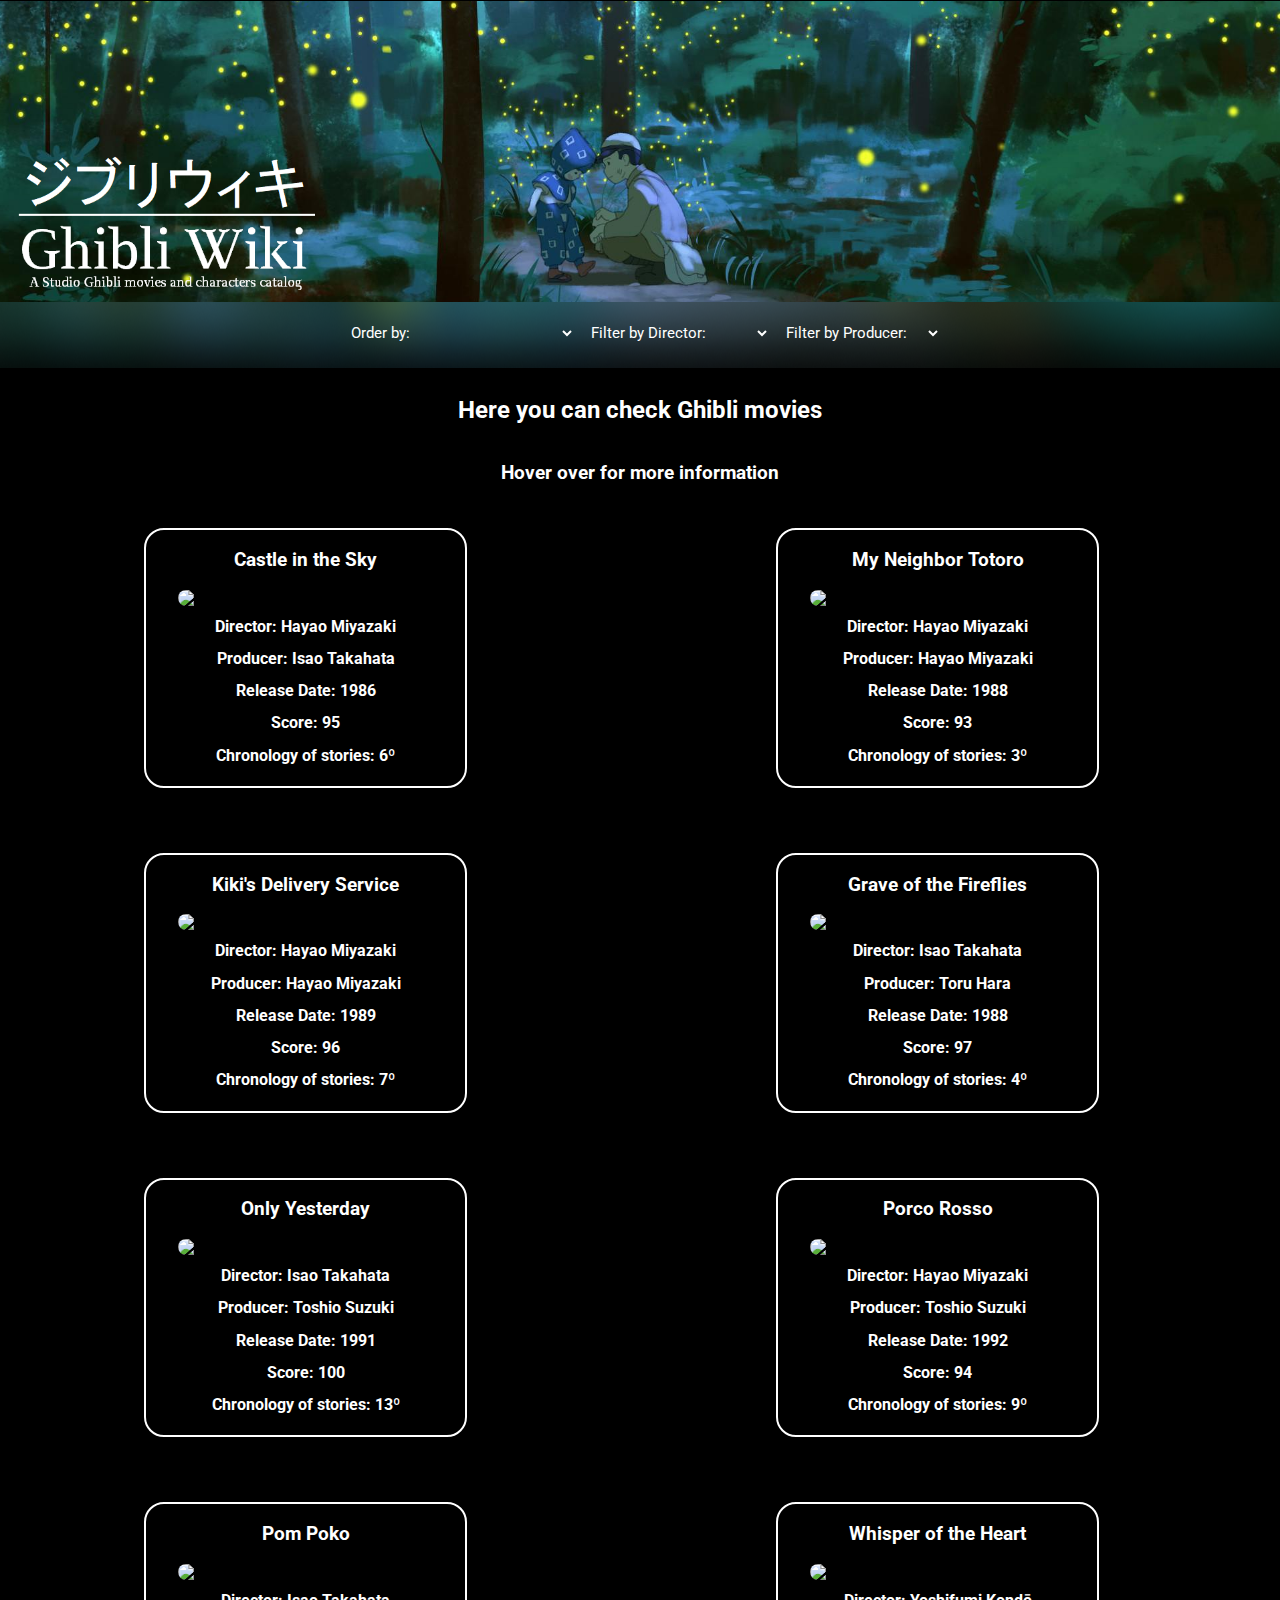
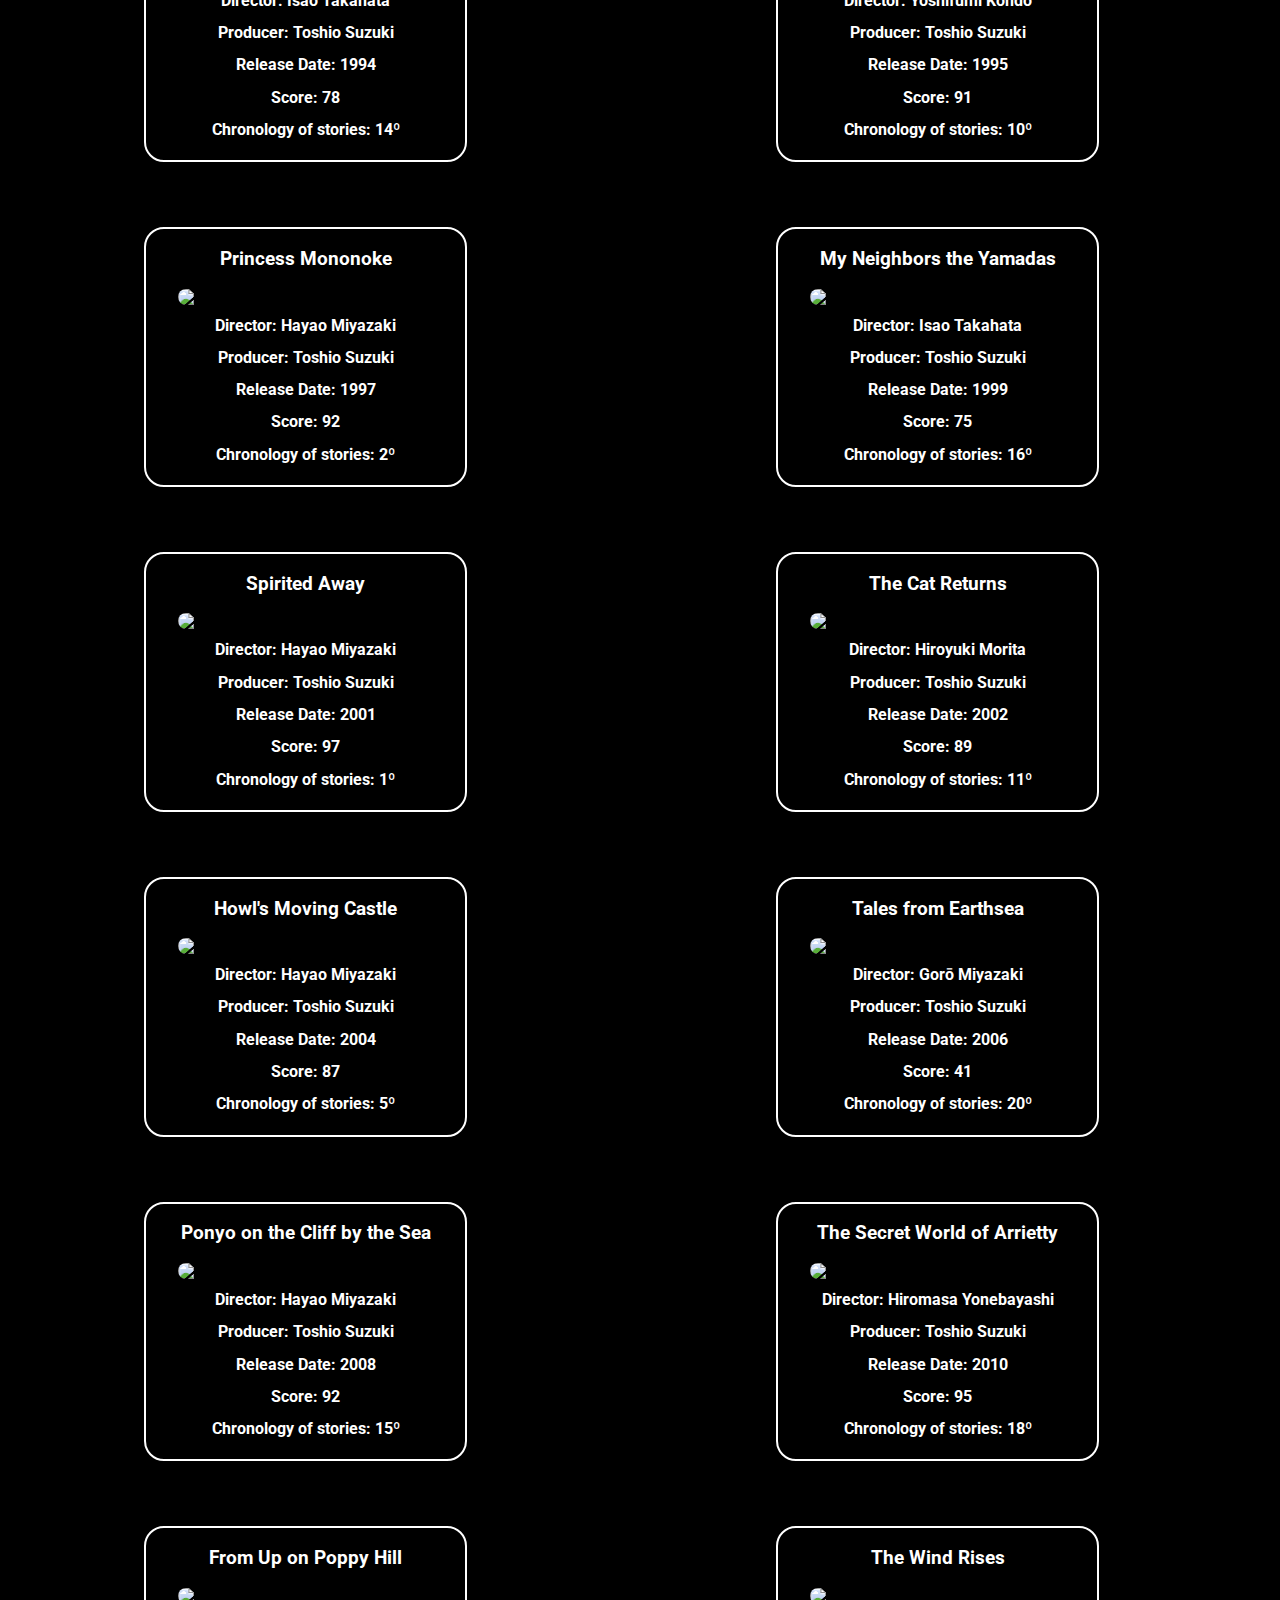
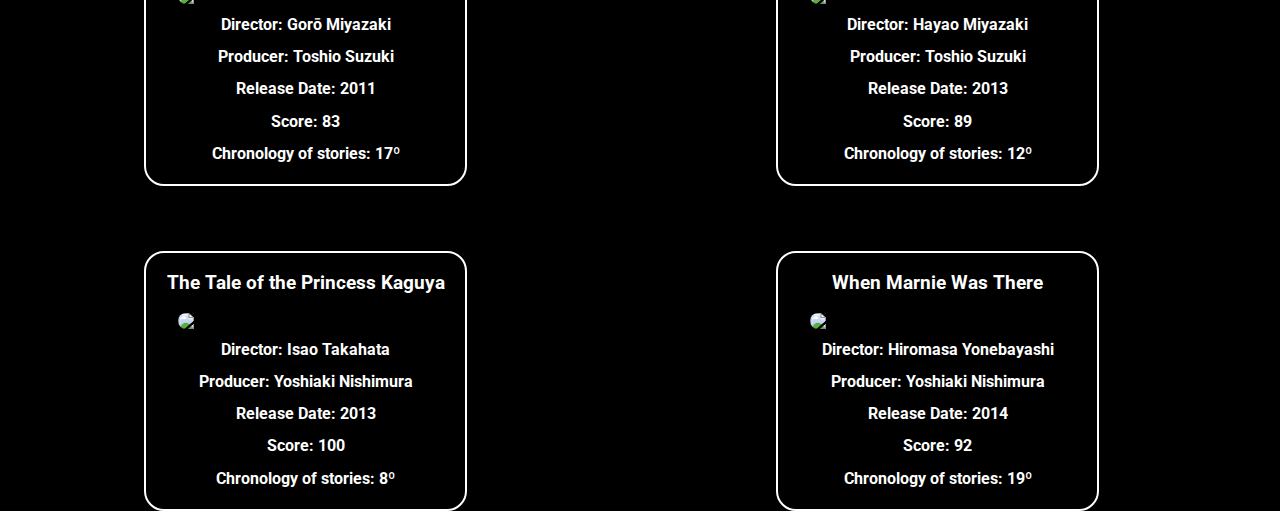
==== index.html @ da8e759e "Updates" ====
<!DOCTYPE html>
<html lang="en">

<head>
  <meta charset="UTF-8">
  <meta http-equiv="X-UA-Compatible" content="IE=edge">
  <meta name="viewport" content="width=device-width, initial-scale=1.0">
  <title>Ghibli Wiki</title>
  <link rel="stylesheet" href="style.css" />
  <link rel="shortcut icon" href="./img/totoro.png" />
</head>

<body>

  <header>
    <img src="./img/Header.png" width="100%" />

    <nav class="flexBox">

      <form>
        <select name="order" id="order">
          <option class= "option" value="" selected disabled>Order by:</option>
          <option class= "option" value="A-Z">A-Z</option>
          <option class= "option" value="Z-A">A-Z</option>
          <option class= "option" value="internal">Internal Chronology of stories</option>
          <option class= "option" value="older">Release - Older to Newer</option>
          <option class= "option" value="newer">Release - Newer to Older</option>
          <option class= "option" value="low">Rating - Low to High</option>
          <option class= "option" value="high">Rating - High to Low</option>

        </select>


        <select name="filterDirector">
          <option class= "option" value="" selected disabled>Filter by Director:</option>
          <option class= "option" value="">Hayao Miyazaki</option>
          <option class= "option" value="">Isao Takahatac</option>
          <option class= "option" value="">Yoshifumi Kondō</option>
          <option class= "option" value="">Hiroyuki Morita</option>
          <option class= "option" value="">Gorō Miyazaki</option>
          <option class= "option" value="">Hiromasa Yonebayashi</option>
        </select>

        <select name="filterProducer">
          <option class= "option" value="" selected disabled>Filter by Producer:</option>
          <option class= "option" value="">Hayao Miyazaki</option>Yoshiaki Nishimura
          <option class= "option" value="">Isao Takahatac</option>
          <option class= "option" value="">Toru Hara</option>
          <option class= "option" value="">Toshio Suzuki</option>
          <option class= "option" value="">Yoshiaki Nishimura</option>
        </select>
      </form>
    </nav>
  </header>


  <main>
    <div class="info flexBox">
      <h2>Here you can check Ghibli movies</h2>
      <h3>Hover over for more information</h3>
    </div>
    <section id="movies" class="movies flexBox">

    </section>
  </main>

  <script src="main.js" type="module"></script>
</body>

</html>
---- style.css ----
@import url('https://fonts.googleapis.com/css2?family=Roboto&display=swap');
* {
    color: white;
    font-family: 'Roboto', sans-serif;
}

.flexBox {
    display: flex;
    flex-direction: column;
    justify-content: center;
    align-items: center;
}

header {
    margin: -7px -10px;
    background: black;
}

body {
    background: black;
}

nav {
    background: url(./img/largeBar.png) no-repeat center;
    width: 100%;
    height: 70px;
    margin-top: -8px;
}

label {
    padding-left: 8px;
    background-color: transparent;
    font-size: 20px;
}

.movies {
    background: black;
    /*border: 2px solid grey;*/
    margin-top: 25px;
    padding-left: 5px;
    display: grid;
    grid-template-columns: repeat(auto-fit, minmax(28%, 1fr));
    grid-gap: 100px;
    padding-inline-start: 100px;
}

p {
    margin-top: -12px;
}

h4 {
    margin-top: -8px;
}

.card {
    background: black;
    border: 2px solid white;
    width: 60%;
    border-radius: 20px;
    margin: 25px 0px -60px 36px;
}

.imgCard {
    border-radius: 8px;
    width: 80%;
}

.info {
    margin: 15px 0px -25px 0px;
}

select {
    background-color: transparent;
    border: none;
    font-size: 15px;
    padding: 8px;
}

.option {
    background-color:black;
}
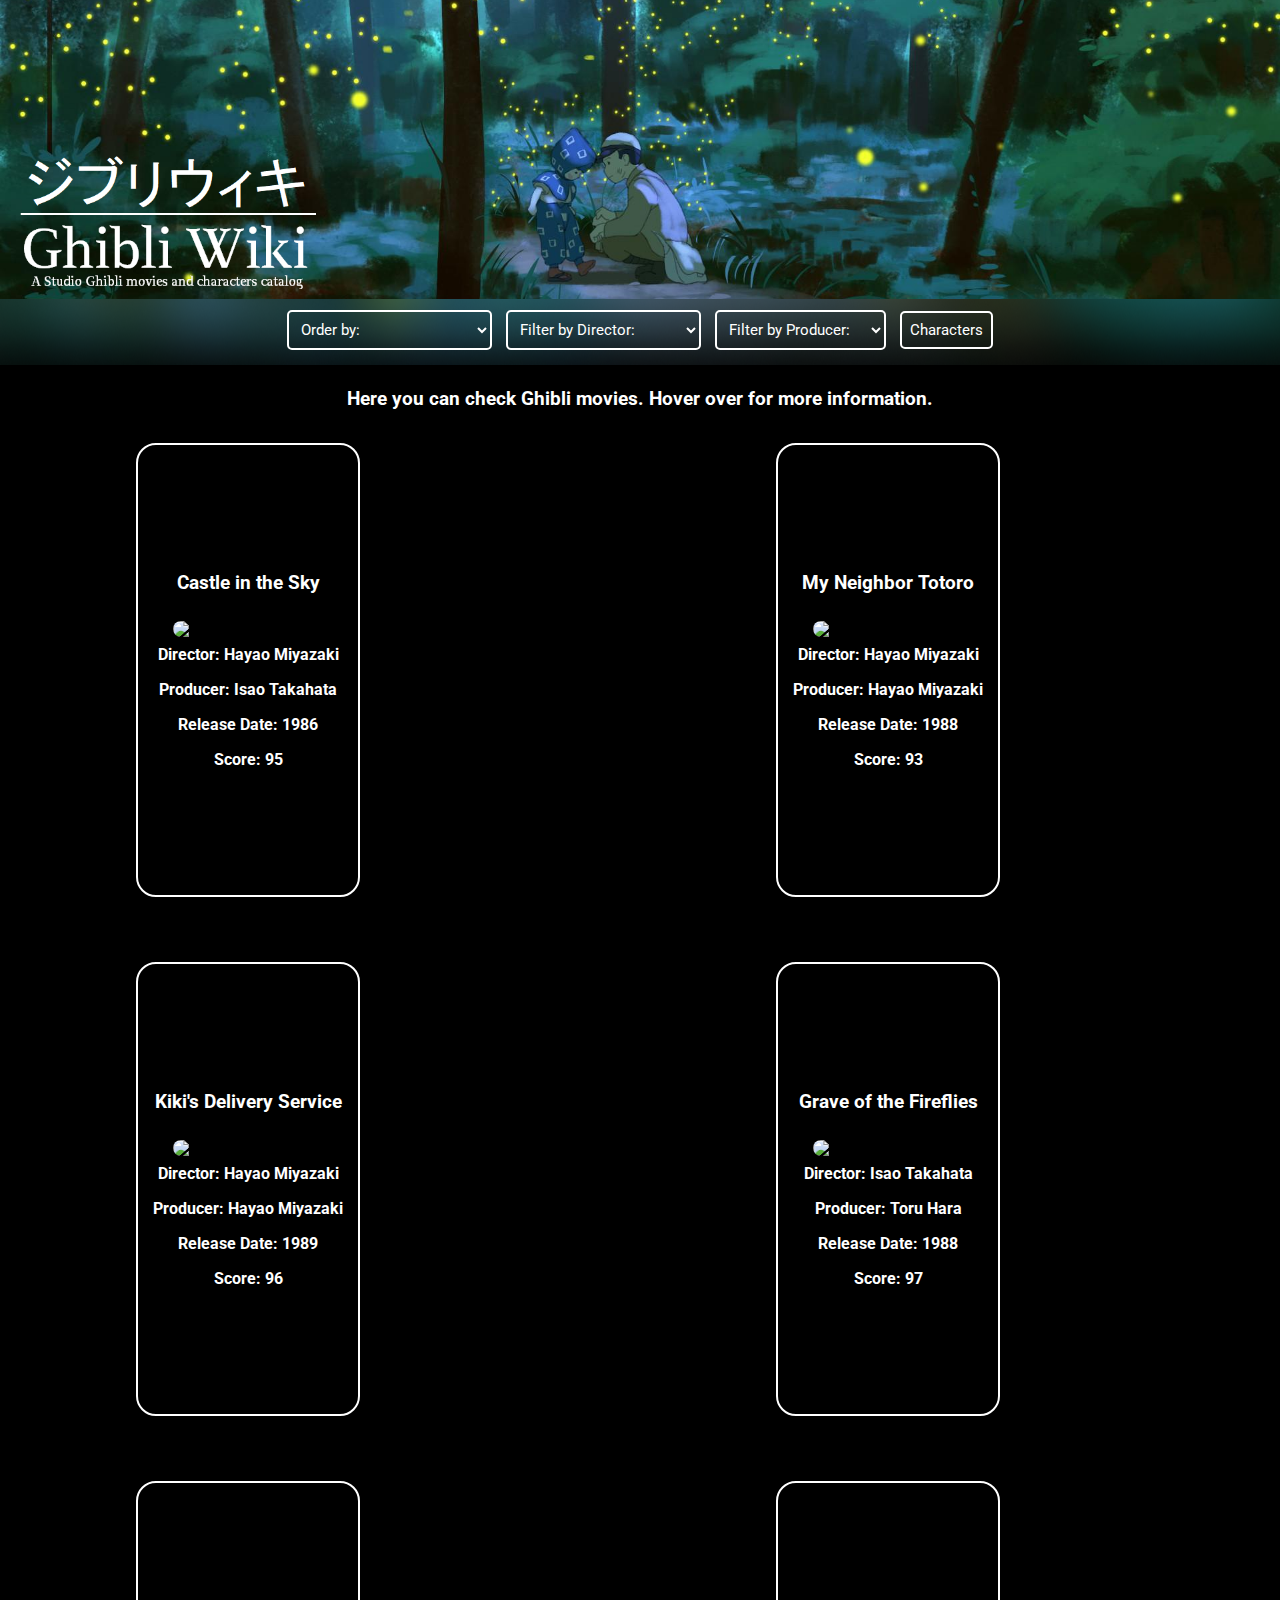
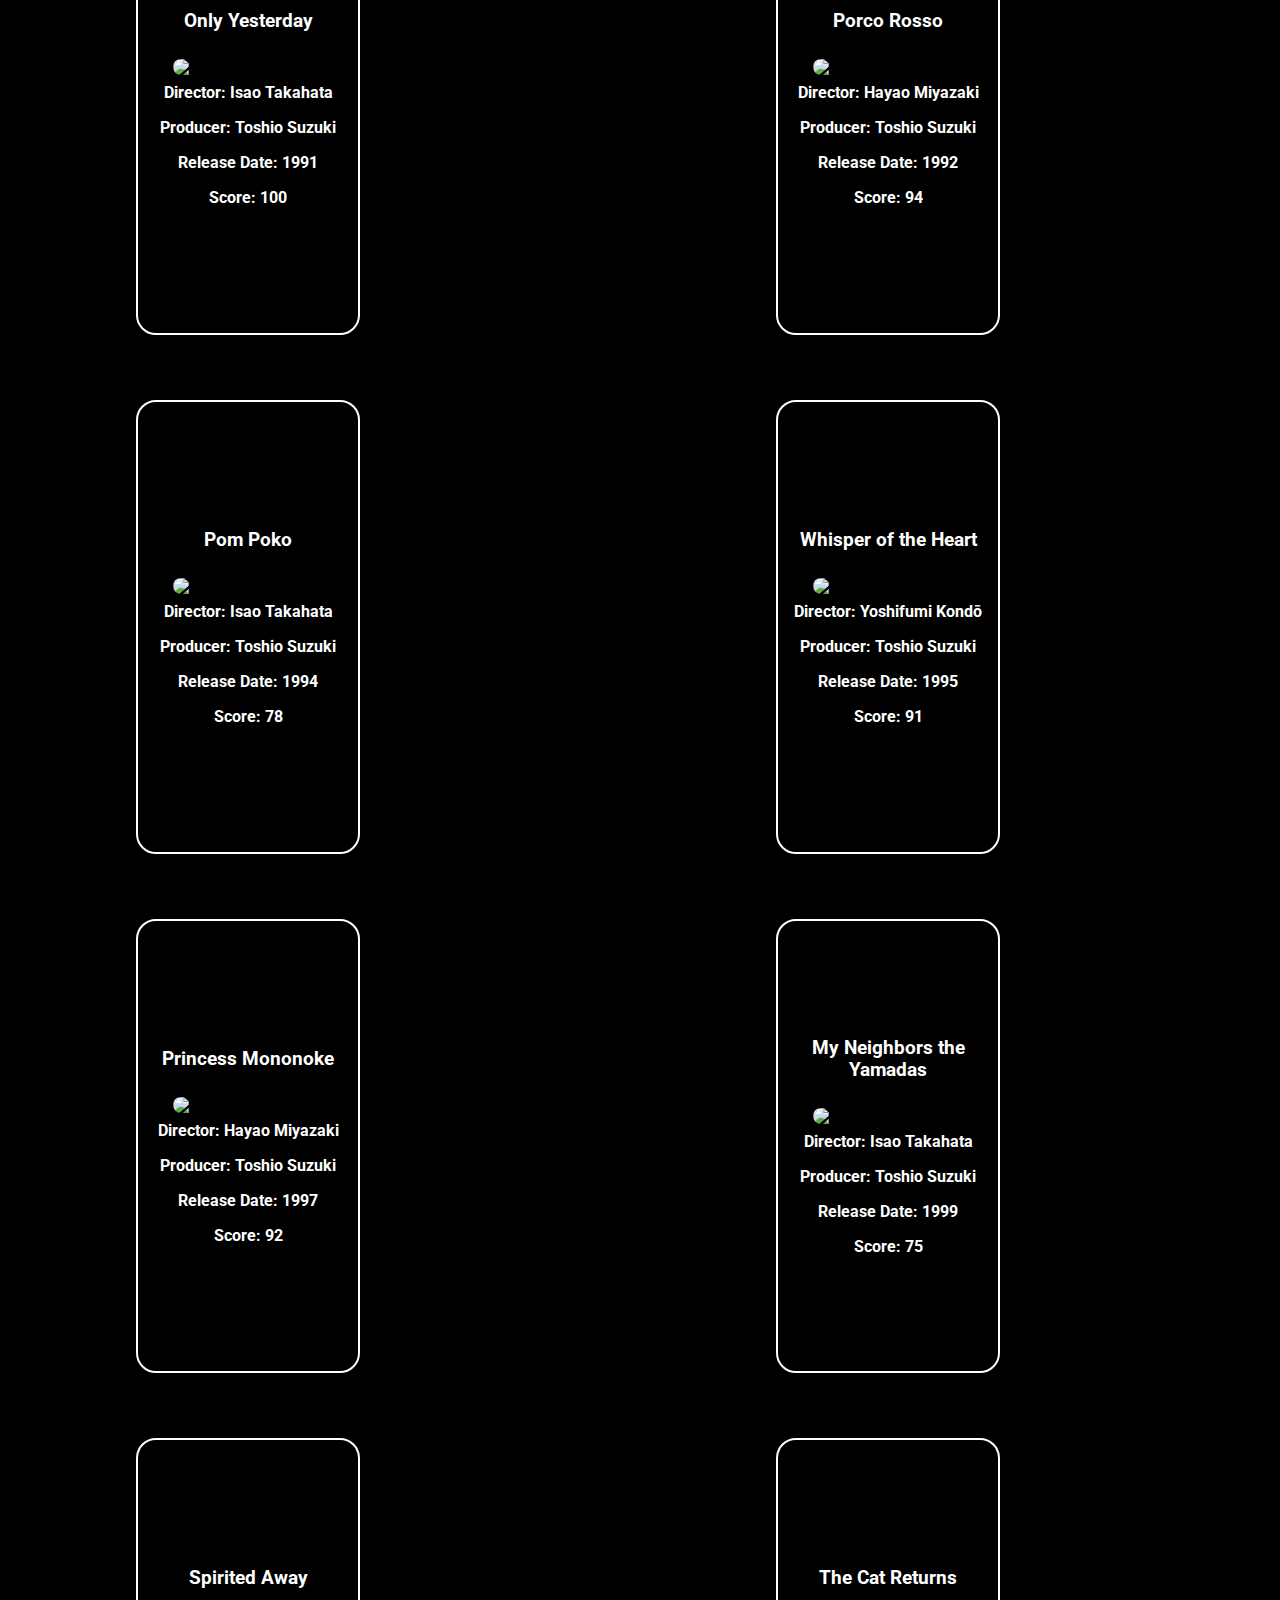
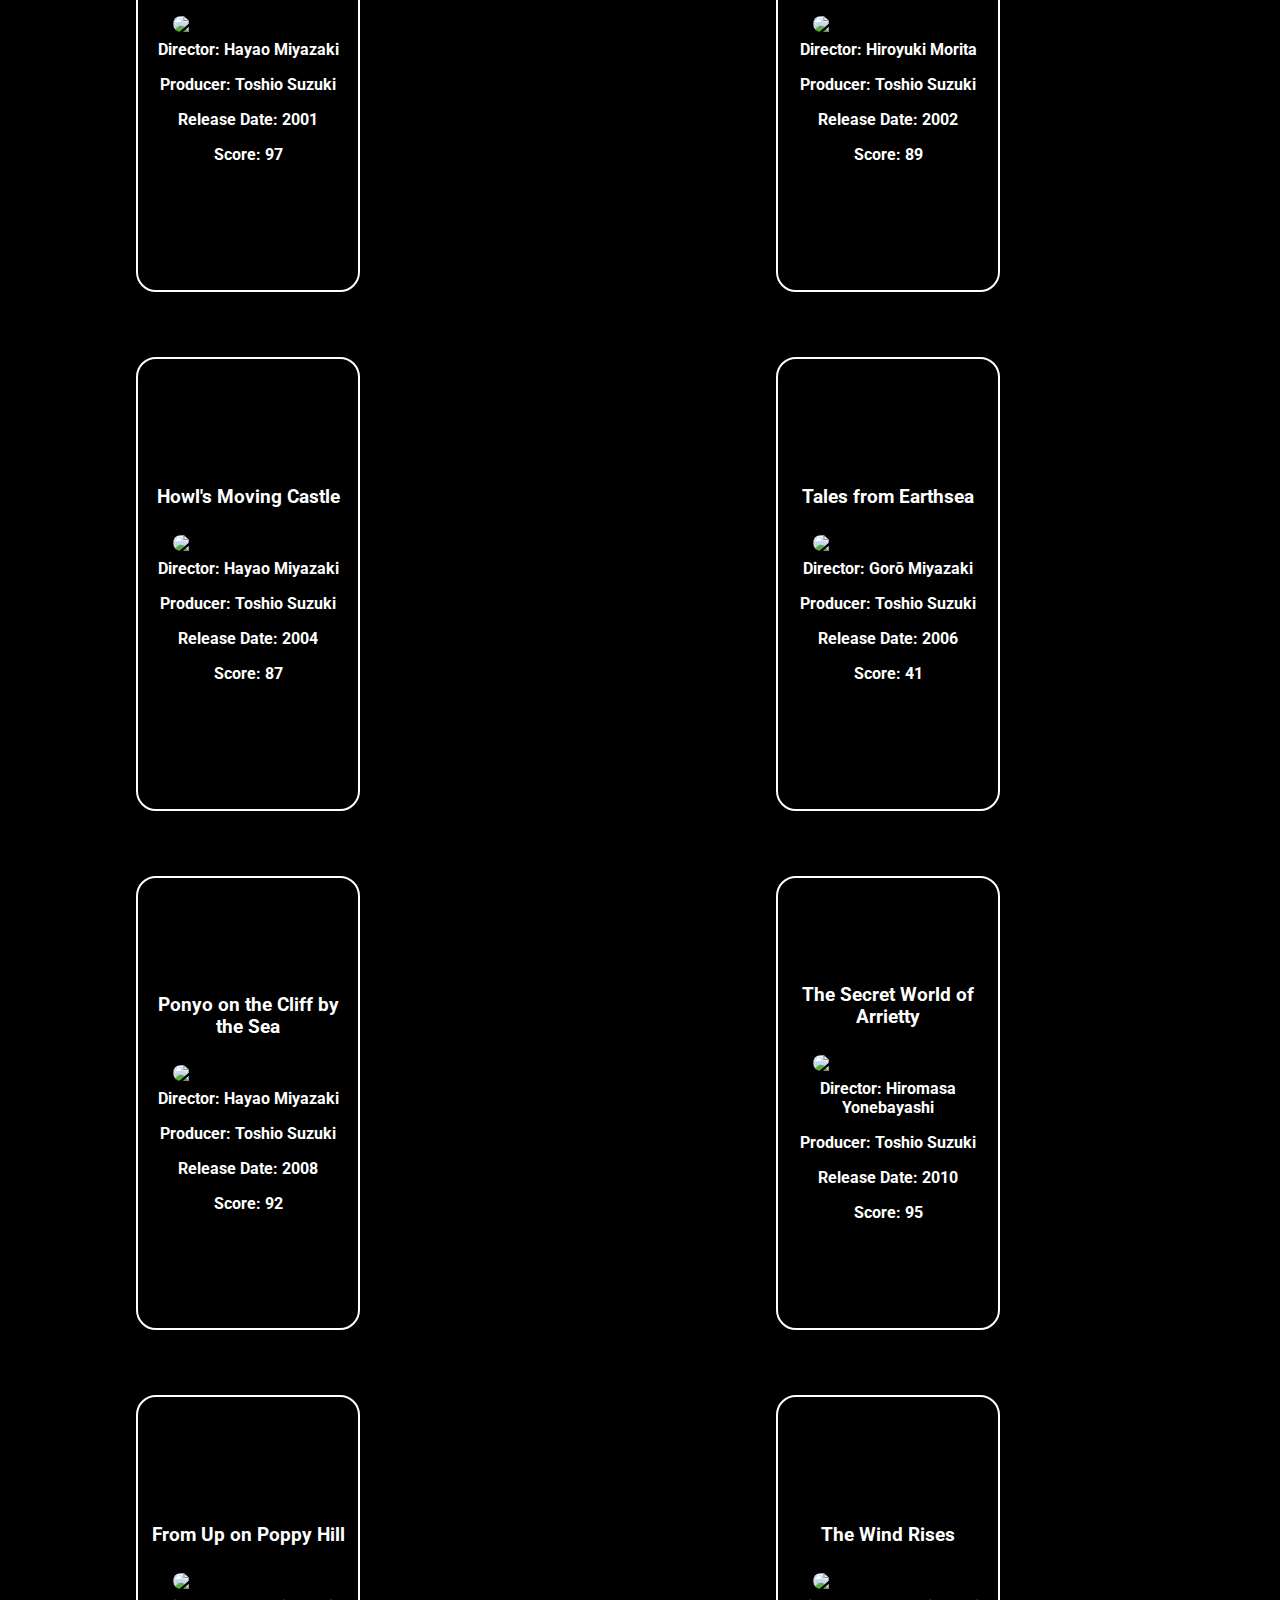
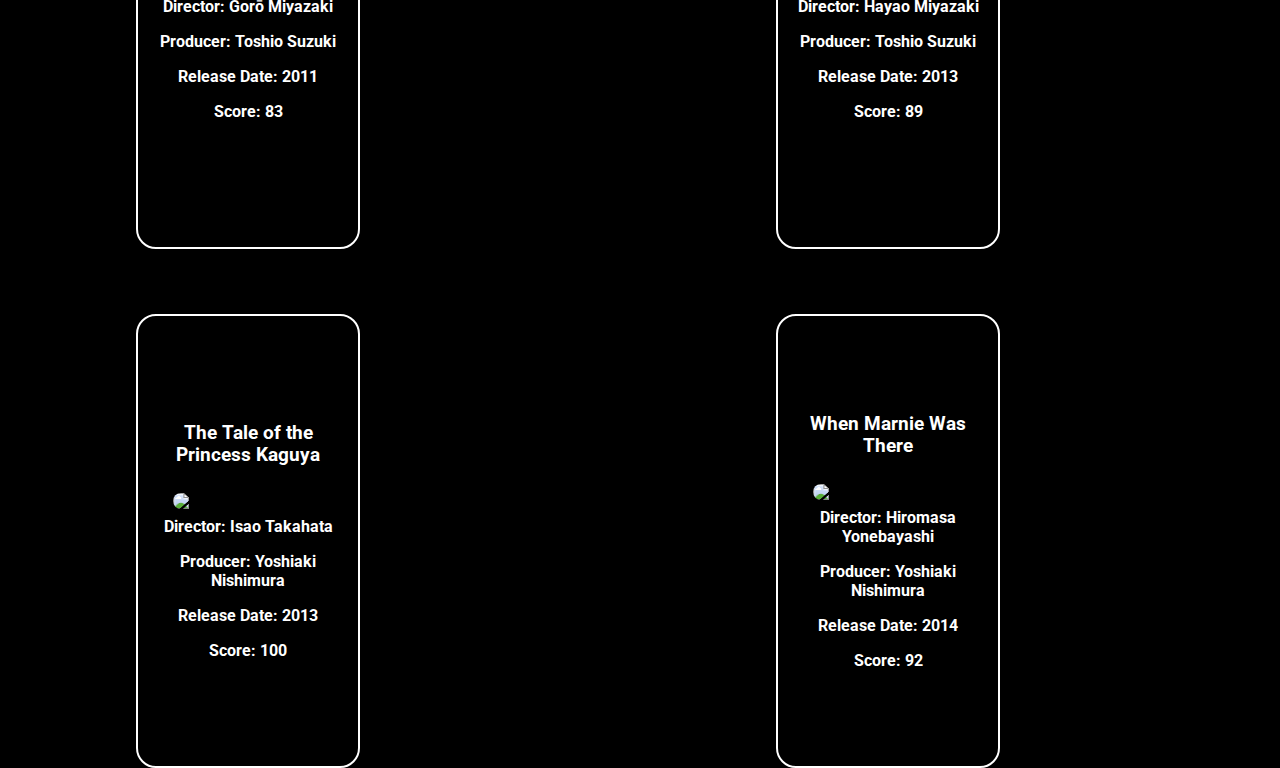
==== commit 75bf59aa: "Updates" ====
--- a/index.html
+++ b/index.html
@@ -13,51 +13,49 @@
 <body>
 
   <header>
-    <img src="./img/Header.png" width="100%" />
+    <img src="./img/cover.png" width="100%" />
+  </header>
 
-    <nav class="flexBox">
+  <nav class="flexBox">
+    <form>
+      <select name="order" id="order">
+        <option class="option" value="" selected disabled>Order by:</option>
+        <option class="option" value="A-Z">A-Z</option>
+        <option class="option" value="Z-A">A-Z</option>
+        <option class="option" value="internal">Chronology of stories</option>
+        <option class="option" value="older">Release - Older to Newer</option>
+        <option class="option" value="newer">Release - Newer to Older</option>
+        <option class="option" value="low">Rating - Low to High</option>
+        <option class="option" value="high">Rating - High to Low</option>
+      </select>
 
-      <form>
-        <select name="order" id="order">
-          <option class= "option" value="" selected disabled>Order by:</option>
-          <option class= "option" value="A-Z">A-Z</option>
-          <option class= "option" value="Z-A">A-Z</option>
-          <option class= "option" value="internal">Internal Chronology of stories</option>
-          <option class= "option" value="older">Release - Older to Newer</option>
-          <option class= "option" value="newer">Release - Newer to Older</option>
-          <option class= "option" value="low">Rating - Low to High</option>
-          <option class= "option" value="high">Rating - High to Low</option>
+      <select name="filterDirector" id="filterDirector">
+        <option class="option" value="" selected disabled>Filter by Director:</option>
+        <option class="option" value="Gorō Miyazaki">Gorō Miyazaki</option>
+        <option class="option" value="Hayao Miyazaki">Hayao Miyazaki</option>
+        <option class="option" value="Hiromasa Yonebayashi">Hiromasa Yonebayashi</option>
+        <option class="option" value="Hiroyuki Morita">Hiroyuki Morita</option>
+        <option class="option" value="Isao Takahata">Isao Takahata</option>
+        <option class="option" value="Yoshifumi Kondō">Yoshifumi Kondō</option>
+      </select>
 
-        </select>
+      <select name="filterProducer" id="filterProducer">
+        <option class="option" value="" selected disabled>Filter by Producer:</option>
+        <option class="option" value="Hayao Miyazaki">Hayao Miyazaki</option>
+        <option class="option" value="Isao Takahata">Isao Takahata</option>
+        <option class="option" value="Toru Hara">Toru Hara</option>
+        <option class="option" value="Toshio Suzuki">Toshio Suzuki</option>
+        <option class="option" value="Yoshiaki Nishimura">Yoshiaki Nishimura</option>
+      </select>
+      <a href="characters.html" class="button">Characters</a>
+    </form>
+  </nav>
 
-
-        <select name="filterDirector">
-          <option class= "option" value="" selected disabled>Filter by Director:</option>
-          <option class= "option" value="">Hayao Miyazaki</option>
-          <option class= "option" value="">Isao Takahatac</option>
-          <option class= "option" value="">Yoshifumi Kondō</option>
-          <option class= "option" value="">Hiroyuki Morita</option>
-          <option class= "option" value="">Gorō Miyazaki</option>
-          <option class= "option" value="">Hiromasa Yonebayashi</option>
-        </select>
-
-        <select name="filterProducer">
-          <option class= "option" value="" selected disabled>Filter by Producer:</option>
-          <option class= "option" value="">Hayao Miyazaki</option>Yoshiaki Nishimura
-          <option class= "option" value="">Isao Takahatac</option>
-          <option class= "option" value="">Toru Hara</option>
-          <option class= "option" value="">Toshio Suzuki</option>
-          <option class= "option" value="">Yoshiaki Nishimura</option>
-        </select>
-      </form>
-    </nav>
-  </header>
 
 
   <main>
     <div class="info flexBox">
-      <h2>Here you can check Ghibli movies</h2>
-      <h3>Hover over for more information</h3>
+      <h3>Here you can check Ghibli movies. Hover over for more information.</h3>
     </div>
     <section id="movies" class="movies flexBox">
 
--- a/style.css
+++ b/style.css
@@ -2,22 +2,19 @@
 * {
     color: white;
     font-family: 'Roboto', sans-serif;
+    margin: 0;
 }
 
 .flexBox {
     display: flex;
-    flex-direction: column;
     justify-content: center;
     align-items: center;
-}
-
-header {
-    margin: -7px -10px;
-    background: black;
+    flex-direction: column;
 }
 
 body {
     background: black;
+    /*deixar nav transp*/
 }
 
 nav {
@@ -34,7 +31,6 @@
 }
 
 .movies {
-    background: black;
     /*border: 2px solid grey;*/
     margin-top: 25px;
     padding-left: 5px;
@@ -44,38 +40,120 @@
     padding-inline-start: 100px;
 }
 
-p {
+/* p {
     margin-top: -12px;
+} */
+
+h3, h4 {
+    padding: 8px;
+    text-align: center;
 }
 
-h4 {
-    margin-top: -8px;
+/*
+.card {
+    background-size: cover;
+    width: 90%;
+    padding-top: 15rem;
+    border-radius: 0.5rem;
+    overflow: hidden;
+    transition: transform 600ms ease;
+    border: 5px solid red;
 }
+
+.card:hover{
+transform: scale(1.05);
+}
+.card-content{
+    --padding: 2rem;
+    padding: var(--padding);
+    background: linear-gradient(
+        hsl(0 0% 0% / 0), 
+        hsl(0 0% 0% / 0.5) 20%,
+        hsl(0 0% 0% / 1)
+    );
+    transform: translateY(70%);
+}
+
+.card:hover .card-content{
+    transform: translateY(0);
+    transition: transform 600ms ease;
+}
+
+.card-title{
+    position: relative;
+    width: max-content;
+    color: white;
+    
+}
+
+.card-title::after{
+    content: '';
+    position: absolute;
+    height: 2px;
+    background: rgb(244, 245, 244);
+    left: calc(var(--padding) * -1);
+    bottom: -2px;
+    width: calc(100% + var(--padding));
+    transform: scalex(0);
+    transition: transform 800ms ease;
+}
+
+.card:hover .card-title::after{
+transform: scalex(1);
+}
+
+.card-body{
+    color: white;
+    padding: 1.5em;
+    max-width: 35ch;
+}*/
 
 .card {
     background: black;
     border: 2px solid white;
-    width: 60%;
+    width: 220px;
+    height: 450px;
     border-radius: 20px;
     margin: 25px 0px -60px 36px;
 }
 
 .imgCard {
     border-radius: 8px;
-    width: 80%;
+    width: 150px;
+    height: auto;
 }
 
 .info {
     margin: 15px 0px -25px 0px;
 }
 
-select {
+select, .button {
     background-color: transparent;
-    border: none;
+    border: 2px solid white;
+    text-decoration: none;
+    border-radius: 5px;
     font-size: 15px;
     padding: 8px;
+    margin: 5px;
 }
 
 .option {
-    background-color:black;
+    background-color: black;
+}
+
+@media (max-width: 400px) {
+    .card {
+        background: black;
+        border: 2px solid white;
+        width: 100%;
+        border-radius: 20px;
+        margin: 25px 0px -60px 36px;
+    }
+
+    .movies {
+        /*border: 2px solid grey;*/
+        margin-top: 25px;
+        padding-left: 5px;
+    }
+
 }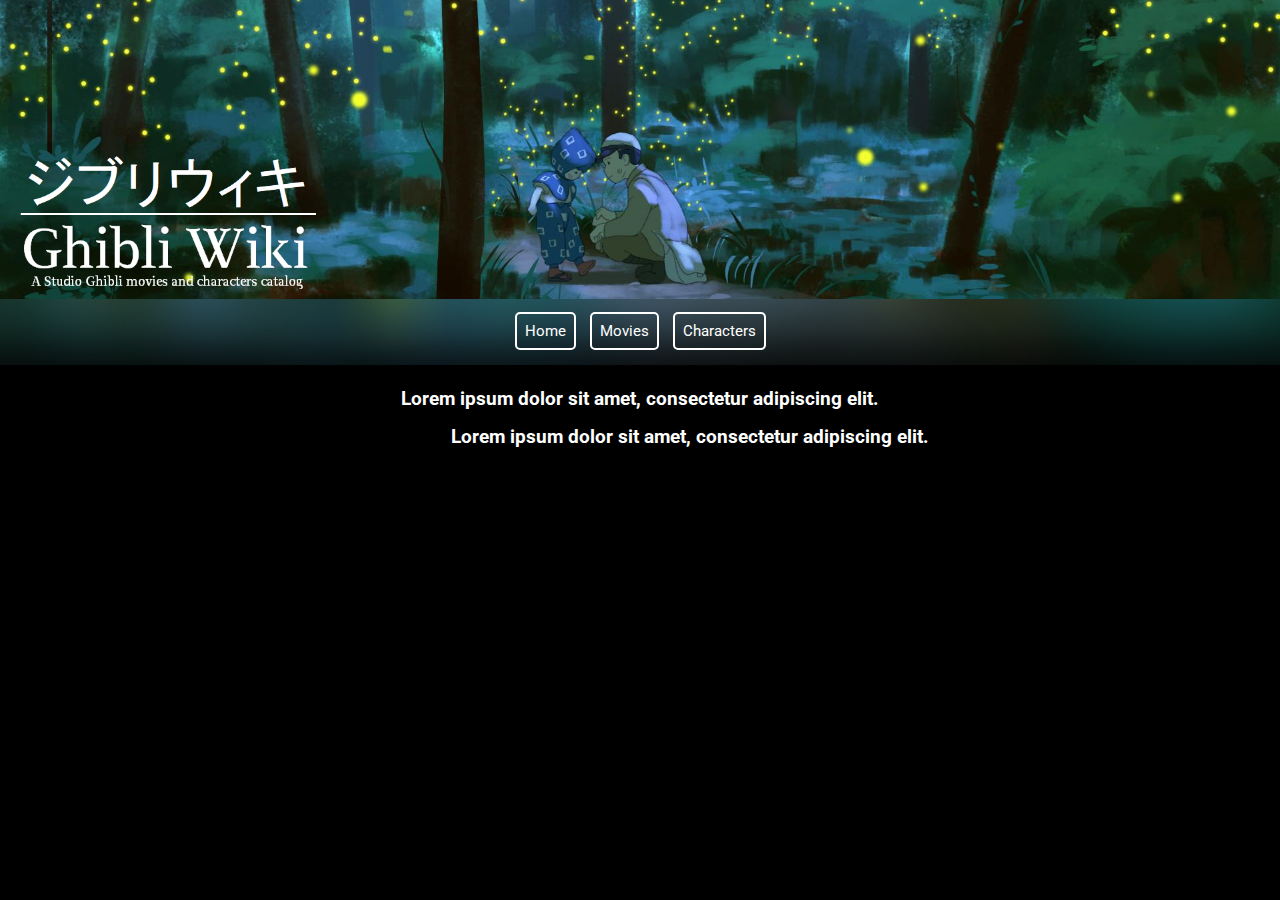
==== commit be308676: "Updates" ====
--- a/index.html
+++ b/index.html
@@ -7,7 +7,7 @@
   <meta name="viewport" content="width=device-width, initial-scale=1.0">
   <title>Ghibli Wiki</title>
   <link rel="stylesheet" href="style.css" />
-  <link rel="shortcut icon" href="./img/totoro.png" />
+  <link rel="shortcut icon" href="./img/favicon.png" />
 </head>
 
 <body>
@@ -17,52 +17,25 @@
   </header>
 
   <nav class="flexBox">
-    <form>
-      <select name="order" id="order">
-        <option class="option" value="" selected disabled>Order by:</option>
-        <option class="option" value="A-Z">A-Z</option>
-        <option class="option" value="Z-A">A-Z</option>
-        <option class="option" value="internal">Chronology of stories</option>
-        <option class="option" value="older">Release - Older to Newer</option>
-        <option class="option" value="newer">Release - Newer to Older</option>
-        <option class="option" value="low">Rating - Low to High</option>
-        <option class="option" value="high">Rating - High to Low</option>
-      </select>
-
-      <select name="filterDirector" id="filterDirector">
-        <option class="option" value="" selected disabled>Filter by Director:</option>
-        <option class="option" value="Gorō Miyazaki">Gorō Miyazaki</option>
-        <option class="option" value="Hayao Miyazaki">Hayao Miyazaki</option>
-        <option class="option" value="Hiromasa Yonebayashi">Hiromasa Yonebayashi</option>
-        <option class="option" value="Hiroyuki Morita">Hiroyuki Morita</option>
-        <option class="option" value="Isao Takahata">Isao Takahata</option>
-        <option class="option" value="Yoshifumi Kondō">Yoshifumi Kondō</option>
-      </select>
-
-      <select name="filterProducer" id="filterProducer">
-        <option class="option" value="" selected disabled>Filter by Producer:</option>
-        <option class="option" value="Hayao Miyazaki">Hayao Miyazaki</option>
-        <option class="option" value="Isao Takahata">Isao Takahata</option>
-        <option class="option" value="Toru Hara">Toru Hara</option>
-        <option class="option" value="Toshio Suzuki">Toshio Suzuki</option>
-        <option class="option" value="Yoshiaki Nishimura">Yoshiaki Nishimura</option>
-      </select>
+    <div>
+      <a href="index.html" class="button">Home</a>
+      <a href="movies.html" class="button">Movies</a>
       <a href="characters.html" class="button">Characters</a>
-    </form>
+    </div>
   </nav>
 
 
 
   <main>
     <div class="info flexBox">
-      <h3>Here you can check Ghibli movies. Hover over for more information.</h3>
+      <h3>Lorem ipsum dolor sit amet, consectetur adipiscing elit.</h3>
     </div>
-    <section id="movies" class="movies flexBox">
-
+    <section id="" class="movies flexBox">
+      <h3>Lorem ipsum dolor sit amet, consectetur adipiscing elit.</h3>
     </section>
   </main>
 
-  <script src="main.js" type="module"></script>
+  <script src="movies.js" type="module"></script>
 </body>
 
 </html>--- a/style.css
+++ b/style.css
@@ -49,65 +49,6 @@
     text-align: center;
 }
 
-/*
-.card {
-    background-size: cover;
-    width: 90%;
-    padding-top: 15rem;
-    border-radius: 0.5rem;
-    overflow: hidden;
-    transition: transform 600ms ease;
-    border: 5px solid red;
-}
-
-.card:hover{
-transform: scale(1.05);
-}
-.card-content{
-    --padding: 2rem;
-    padding: var(--padding);
-    background: linear-gradient(
-        hsl(0 0% 0% / 0), 
-        hsl(0 0% 0% / 0.5) 20%,
-        hsl(0 0% 0% / 1)
-    );
-    transform: translateY(70%);
-}
-
-.card:hover .card-content{
-    transform: translateY(0);
-    transition: transform 600ms ease;
-}
-
-.card-title{
-    position: relative;
-    width: max-content;
-    color: white;
-    
-}
-
-.card-title::after{
-    content: '';
-    position: absolute;
-    height: 2px;
-    background: rgb(244, 245, 244);
-    left: calc(var(--padding) * -1);
-    bottom: -2px;
-    width: calc(100% + var(--padding));
-    transform: scalex(0);
-    transition: transform 800ms ease;
-}
-
-.card:hover .card-title::after{
-transform: scalex(1);
-}
-
-.card-body{
-    color: white;
-    padding: 1.5em;
-    max-width: 35ch;
-}*/
-
 .card {
     background: black;
     border: 2px solid white;
@@ -141,6 +82,7 @@
     background-color: black;
 }
 
+/*
 @media (max-width: 400px) {
     .card {
         background: black;
@@ -151,9 +93,17 @@
     }
 
     .movies {
-        /*border: 2px solid grey;*/
+        border: 2px solid grey;
         margin-top: 25px;
         padding-left: 5px;
     }
 
+}*/
+
+.filters{
+    display: flex;
+    justify-content: center;
+    align-items: center;
+    flex-direction: row;
+    padding: 12px;
 }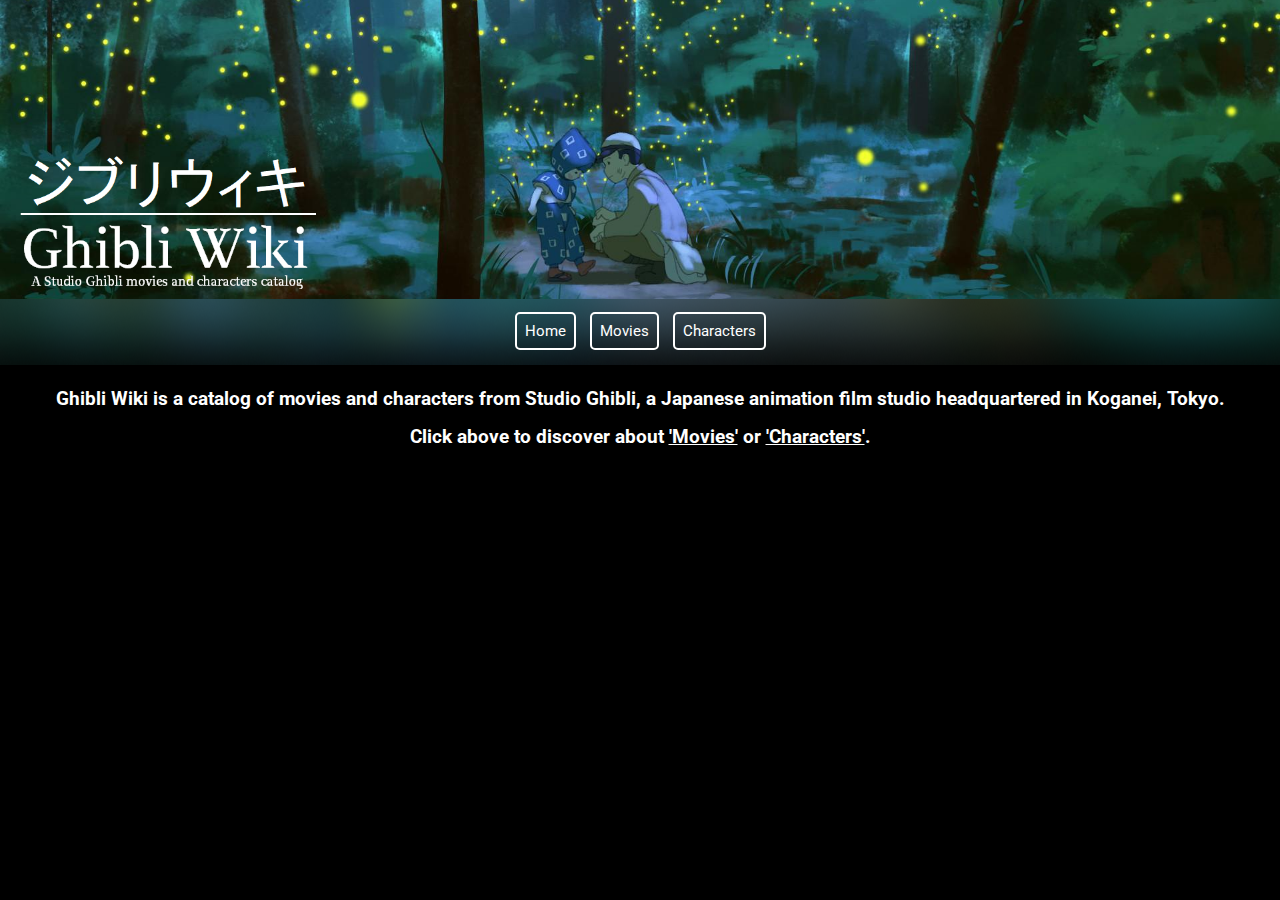
==== commit 82884a6b: "Updates" ====
--- a/index.html
+++ b/index.html
@@ -28,10 +28,17 @@
 
   <main>
     <div class="info flexBox">
-      <h3>Lorem ipsum dolor sit amet, consectetur adipiscing elit.</h3>
+      <h3>
+        Ghibli Wiki is a catalog of movies and characters from Studio Ghibli,
+        a Japanese animation film studio headquartered in Koganei, Tokyo.
+      </h3>
+      <h3>
+        Click above to discover about <a href="movies.html" class="">'Movies'</a> or <a href="characters.html"
+          class="">'Characters'</a>.
+      </h3>
     </div>
     <section id="" class="movies flexBox">
-      <h3>Lorem ipsum dolor sit amet, consectetur adipiscing elit.</h3>
+
     </section>
   </main>
 
--- a/style.css
+++ b/style.css
@@ -31,18 +31,12 @@
 }
 
 .movies {
-    /*border: 2px solid grey;*/
     margin-top: 25px;
     padding-left: 5px;
     display: grid;
-    grid-template-columns: repeat(auto-fit, minmax(28%, 1fr));
+    grid-template-columns: repeat(3, max-content);
     grid-gap: 100px;
-    padding-inline-start: 100px;
-}
-
-/* p {
-    margin-top: -12px;
-} */
+}
 
 h3, h4 {
     padding: 8px;
@@ -52,8 +46,8 @@
 .card {
     background: black;
     border: 2px solid white;
-    width: 220px;
-    height: 450px;
+    width: 300px;
+    height: 500px;
     border-radius: 20px;
     margin: 25px 0px -60px 36px;
 }
@@ -82,28 +76,202 @@
     background-color: black;
 }
 
-/*
-@media (max-width: 400px) {
-    .card {
-        background: black;
-        border: 2px solid white;
-        width: 100%;
-        border-radius: 20px;
-        margin: 25px 0px -60px 36px;
-    }
-
-    .movies {
-        border: 2px solid grey;
-        margin-top: 25px;
-        padding-left: 5px;
-    }
-
-}*/
-
-.filters{
+.filters {
     display: flex;
     justify-content: center;
     align-items: center;
     flex-direction: row;
     padding: 12px;
+}
+
+@media (min-width: 280px) {
+    .movies {
+        margin-top: 25px;
+        padding-left: 0px;
+        display: grid;
+        grid-template-columns: repeat(1, max-content);
+        grid-gap: 50px;
+    }
+    .card {
+        background: black;
+        border: 2px solid white;
+        width: 210px;
+        height: 500px;
+        border-radius: 20px;
+    }
+    .filters {
+        display: flex;
+        justify-content: center;
+        align-items: center;
+        flex-direction: column;
+        padding: 12px;
+    }
+}
+
+@media (min-width:320px) {
+    .movies {
+        margin-top: 25px;
+        padding-left: 5px;
+        display: grid;
+        grid-template-columns: repeat(1, max-content);
+        grid-gap: 100px;
+    }
+    .filters {
+        display: flex;
+        justify-content: center;
+        align-items: center;
+        flex-direction: column;
+        padding: 12px;
+    }
+    .card {
+        background: black;
+        border: 2px solid white;
+        width: 210px;
+        height: 500px;
+        border-radius: 20px;
+    }
+}
+
+@media (min-width:480px) {
+    .movies {
+        margin-top: 25px;
+        padding-left: 5px;
+        display: grid;
+        grid-template-columns: repeat(2, max-content);
+        grid-gap: 100px;
+    }
+    .filters {
+        display: flex;
+        justify-content: center;
+        align-items: center;
+        flex-direction: column;
+        padding: 12px;
+    }
+    .card {
+        background: black;
+        border: 2px solid white;
+        width: 250px;
+        height: 500px;
+        border-radius: 20px;
+    }
+}
+
+@media (min-width:539px) {
+    .movies {
+        margin-top: 25px;
+        padding-left: 5px;
+        display: grid;
+        grid-template-columns: repeat(1, max-content);
+        grid-gap: 100px;
+    }
+    .filters {
+        display: flex;
+        justify-content: center;
+        align-items: center;
+        flex-direction: column;
+        padding: 12px;
+    }
+    .card {
+        background: black;
+        border: 2px solid white;
+        width: 200px;
+        height: 500px;
+        border-radius: 20px;
+    }
+}
+
+@media (min-width:600px) {
+    .movies {
+        margin-top: 25px;
+        padding-left: 5px;
+        display: grid;
+        grid-template-columns: repeat(2, max-content);
+        grid-gap: 100px;
+    }
+    .filters {
+        display: flex;
+        justify-content: center;
+        align-items: center;
+        flex-direction: column;
+        padding: 12px;
+    }
+    .card {
+        background: black;
+        border: 2px solid white;
+        width: 250px;
+        height: 500px;
+        border-radius: 20px;
+    }
+}
+
+@media (min-width:801px), (max-width: 1199px) {
+    .movies {
+        margin-top: 25px;
+        padding-left: 5px;
+        display: grid;
+        grid-template-columns: repeat(2, max-content);
+        grid-gap: 100px;
+    }
+    .filters {
+        display: flex;
+        justify-content: center;
+        align-items: center;
+        flex-direction: row;
+        padding: 12px;
+    }
+    .card {
+        background: black;
+        border: 2px solid white;
+        width: 220px;
+        height: 520px;
+        border-radius: 20px;
+    }
+}
+
+@media (min-width:1200px) {
+    .movies {
+        margin-top: 25px;
+        padding-left: 5px;
+        display: grid;
+        grid-template-columns: repeat(3, max-content);
+        grid-gap: 100px;
+    }
+    .filters {
+        display: flex;
+        justify-content: center;
+        align-items: center;
+        flex-direction: row;
+        padding: 12px;
+    }
+    .card {
+        background: black;
+        border: 2px solid white;
+        width: 290px;
+        height: 500px;
+        border-radius: 20px;
+    }
+}
+
+@media (min-width:1281px) {
+    .movies {
+        margin-top: 25px;
+        padding-left: 5px;
+        display: grid;
+        grid-template-columns: repeat(3, max-content);
+        grid-gap: 100px;
+    }
+    .filters {
+        display: flex;
+        justify-content: center;
+        align-items: center;
+        flex-direction: row;
+        padding: 12px;
+    }
+    .card {
+        background: black;
+        border: 2px solid white;
+        width: 250px;
+        height: 500px;
+        border-radius: 20px;
+    }
 }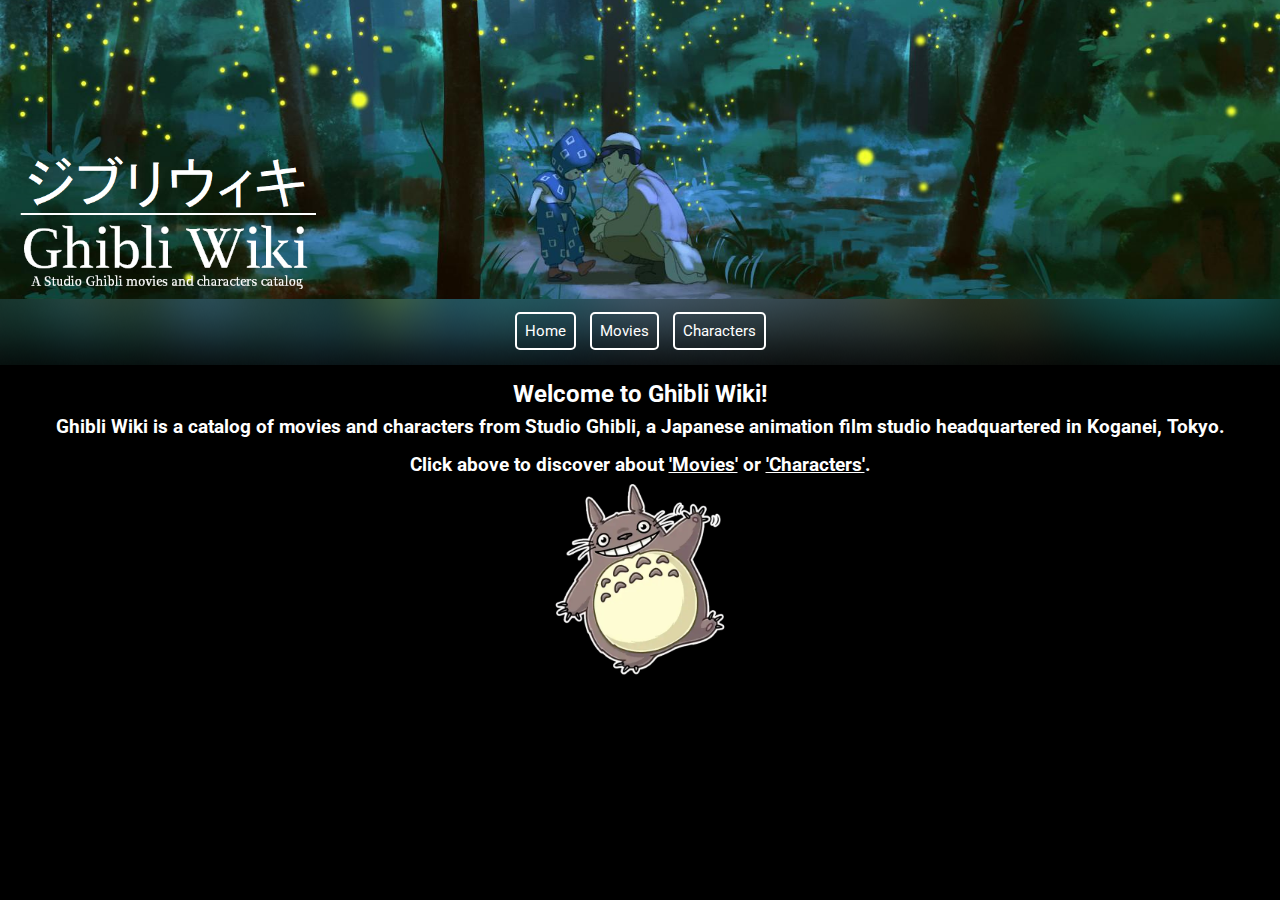
==== commit 54316ddf: "Updates" ====
--- a/index.html
+++ b/index.html
@@ -28,6 +28,7 @@
 
   <main>
     <div class="info flexBox">
+      <h2>Welcome to Ghibli Wiki!</h2>
       <h3>
         Ghibli Wiki is a catalog of movies and characters from Studio Ghibli,
         a Japanese animation film studio headquartered in Koganei, Tokyo.
@@ -36,13 +37,11 @@
         Click above to discover about <a href="movies.html" class="">'Movies'</a> or <a href="characters.html"
           class="">'Characters'</a>.
       </h3>
+      <img src="./img/totoroHi.png" width="15%" />
     </div>
-    <section id="" class="movies flexBox">
 
-    </section>
   </main>
 
-  <script src="movies.js" type="module"></script>
 </body>
 
 </html>--- a/style.css
+++ b/style.css
@@ -96,7 +96,7 @@
         background: black;
         border: 2px solid white;
         width: 210px;
-        height: 500px;
+        height: 550px;
         border-radius: 20px;
     }
     .filters {
@@ -127,12 +127,60 @@
         background: black;
         border: 2px solid white;
         width: 210px;
-        height: 500px;
+        height: 550px;
         border-radius: 20px;
     }
 }
 
 @media (min-width:480px) {
+    .movies {
+        margin-top: 25px;
+        padding-left: 5px;
+        display: grid;
+        grid-template-columns: repeat(2, max-content);
+        grid-gap: 100px;
+    }
+    .filters {
+        display: flex;
+        justify-content: center;
+        align-items: center;
+        flex-direction: column;
+        padding: 12px;
+    }
+    .card {
+        background: black;
+        border: 2px solid white;
+        width: 250px;
+        height: 550px;
+        border-radius: 20px;
+    }
+}
+
+@media (min-width:539px) {
+    .movies {
+        margin-top: 25px;
+        padding-left: 5px;
+        display: grid;
+        grid-template-columns: repeat(1, max-content);
+        grid-gap: 100px;
+    }
+    .filters {
+        display: flex;
+        justify-content: center;
+        align-items: center;
+        flex-direction: column;
+        padding: 12px;
+    }
+    .card {
+        background: black;
+        border: 2px solid white;
+        width: 200px;
+        height: 550px;
+        border-radius: 20px;
+    }
+}
+
+@media (min-width:600px) {
     .movies {
         margin-top: 25px;
         padding-left: 5px;
@@ -156,43 +204,67 @@
     }
 }
 
-@media (min-width:539px) {
-    .movies {
-        margin-top: 25px;
-        padding-left: 5px;
-        display: grid;
-        grid-template-columns: repeat(1, max-content);
-        grid-gap: 100px;
-    }
-    .filters {
-        display: flex;
-        justify-content: center;
-        align-items: center;
-        flex-direction: column;
-        padding: 12px;
-    }
-    .card {
-        background: black;
-        border: 2px solid white;
-        width: 200px;
+@media (min-width:801px) {
+    .movies {
+        margin-top: 25px;
+        padding-left: 5px;
+        display: grid;
+        grid-template-columns: repeat(2, max-content);
+        grid-gap: 100px;
+    }
+    .filters {
+        display: flex;
+        justify-content: center;
+        align-items: center;
+        flex-direction: row;
+        padding: 12px;
+    }
+    .card {
+        background: black;
+        border: 2px solid white;
+        width: 220px;
+        height: 520px;
+        border-radius: 20px;
+    }
+}
+
+@media (min-width:1025px) {
+    .movies {
+        margin-top: 25px;
+        padding-left: 5px;
+        display: grid;
+        grid-template-columns: repeat(3, max-content);
+        grid-gap: 100px;
+    }
+    .filters {
+        display: flex;
+        justify-content: center;
+        align-items: center;
+        flex-direction: row;
+        padding: 12px;
+    }
+    .card {
+        background: black;
+        border: 2px solid white;
+        width: 290px;
         height: 500px;
         border-radius: 20px;
     }
 }
 
-@media (min-width:600px) {
-    .movies {
-        margin-top: 25px;
-        padding-left: 5px;
-        display: grid;
-        grid-template-columns: repeat(2, max-content);
-        grid-gap: 100px;
-    }
-    .filters {
-        display: flex;
-        justify-content: center;
-        align-items: center;
-        flex-direction: column;
+@media (min-width:1281px) {
+    .movies {
+        margin-top: 25px;
+        padding-left: 5px;
+        display: grid;
+        grid-template-columns: repeat(3, max-content);
+        grid-gap: 100px;
+    }
+    .filters {
+        display: flex;
+        justify-content: center;
+        align-items: center;
+        flex-direction: row;
         padding: 12px;
     }
     .card {
@@ -202,76 +274,4 @@
         height: 500px;
         border-radius: 20px;
     }
-}
-
-@media (min-width:801px), (max-width: 1199px) {
-    .movies {
-        margin-top: 25px;
-        padding-left: 5px;
-        display: grid;
-        grid-template-columns: repeat(2, max-content);
-        grid-gap: 100px;
-    }
-    .filters {
-        display: flex;
-        justify-content: center;
-        align-items: center;
-        flex-direction: row;
-        padding: 12px;
-    }
-    .card {
-        background: black;
-        border: 2px solid white;
-        width: 220px;
-        height: 520px;
-        border-radius: 20px;
-    }
-}
-
-@media (min-width:1200px) {
-    .movies {
-        margin-top: 25px;
-        padding-left: 5px;
-        display: grid;
-        grid-template-columns: repeat(3, max-content);
-        grid-gap: 100px;
-    }
-    .filters {
-        display: flex;
-        justify-content: center;
-        align-items: center;
-        flex-direction: row;
-        padding: 12px;
-    }
-    .card {
-        background: black;
-        border: 2px solid white;
-        width: 290px;
-        height: 500px;
-        border-radius: 20px;
-    }
-}
-
-@media (min-width:1281px) {
-    .movies {
-        margin-top: 25px;
-        padding-left: 5px;
-        display: grid;
-        grid-template-columns: repeat(3, max-content);
-        grid-gap: 100px;
-    }
-    .filters {
-        display: flex;
-        justify-content: center;
-        align-items: center;
-        flex-direction: row;
-        padding: 12px;
-    }
-    .card {
-        background: black;
-        border: 2px solid white;
-        width: 250px;
-        height: 500px;
-        border-radius: 20px;
-    }
 }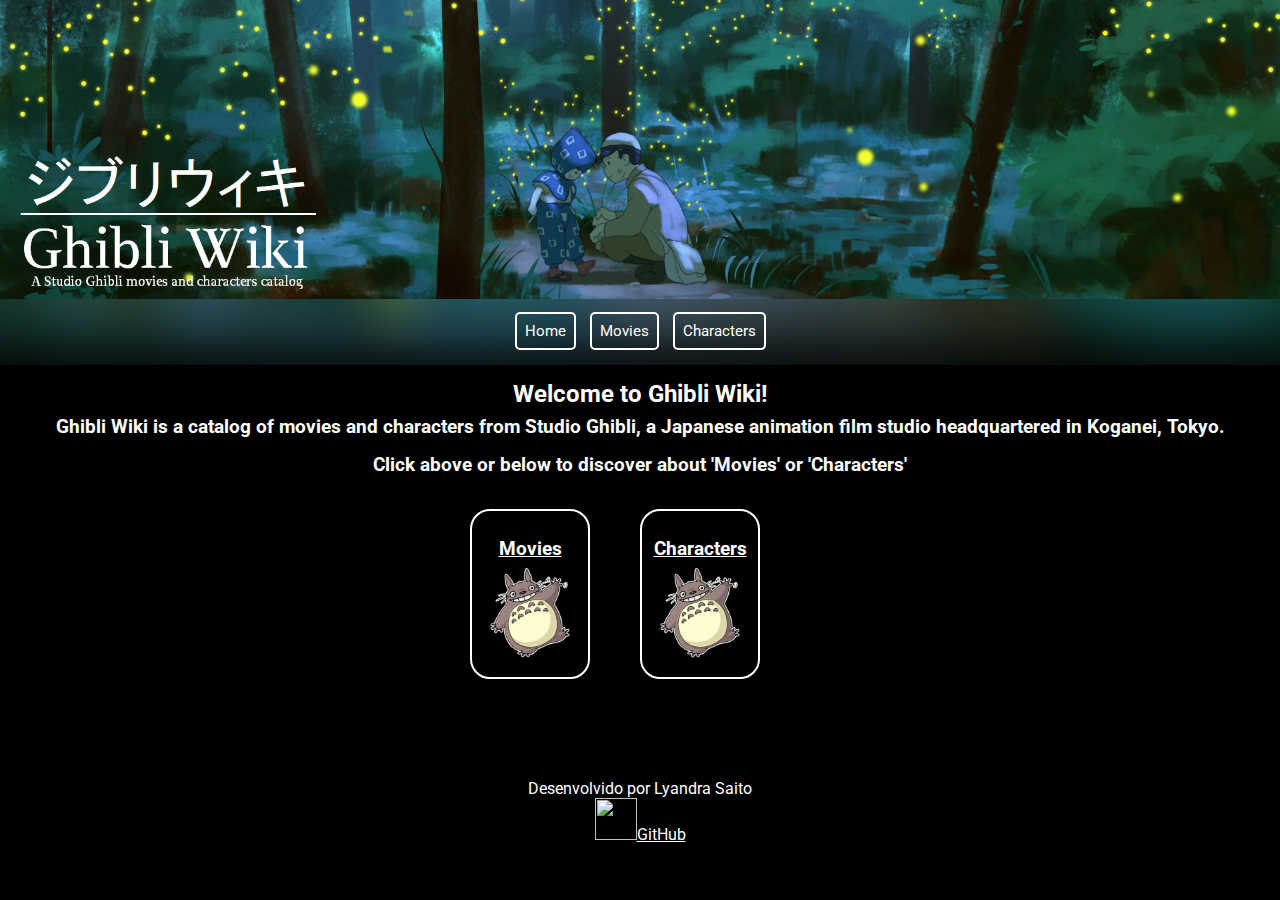
==== commit c0782ca8: "Updates" ====
--- a/index.html
+++ b/index.html
@@ -26,7 +26,7 @@
 
 
 
-  <main>
+  <main class="flexBox">
     <div class="info flexBox">
       <h2>Welcome to Ghibli Wiki!</h2>
       <h3>
@@ -34,14 +34,33 @@
         a Japanese animation film studio headquartered in Koganei, Tokyo.
       </h3>
       <h3>
-        Click above to discover about <a href="movies.html" class="">'Movies'</a> or <a href="characters.html"
-          class="">'Characters'</a>.
+        Click above or below to discover about 'Movies' or 'Characters'
       </h3>
-      <img src="./img/totoroHi.png" width="15%" />
+
     </div>
 
+    <div class="indexOptions">
+      <a href="movies.html" class="">
+        <div class="indexCard flexBox">
+          <h3>Movies</h3>
+          <img class="" src="img/totoroHi.png" width="90%">
+        </div>
+      </a>
+      <a href="characters.html" class="">
+        <div class="indexCard flexBox">
+          <h3>Characters</h3>
+          <img class="" src="img/totoroHi.png" width="90%">
+        </div>
+      </a>
+    </div>
   </main>
 
+  <footer class="flexBox">
+    Desenvolvido por Lyandra Saito
+    <a href="https://github.com/lyandrasaito/SAP006-data-lovers">
+      <img src="https://github.githubassets.com/images/modules/logos_page/Octocat.png"
+        style="width:42px;height:42px;">GitHub</a>
+  </footer>
 </body>
 
 </html>--- a/style.css
+++ b/style.css
@@ -129,6 +129,7 @@
         width: 210px;
         height: 550px;
         border-radius: 20px;
+        margin-left: -10px;
     }
 }
 
@@ -274,4 +275,27 @@
         height: 500px;
         border-radius: 20px;
     }
-}+}
+
+footer{
+    margin-top: 100px;
+}
+
+.indexOptions{
+    margin-top: 50px;
+    display: flex;
+    justify-content: center;
+    align-items: center;
+    flex-direction: row;
+}
+
+.indexCard{
+    background: black;
+    border: 2px solid white;
+    width: 100px;
+    height: 150px;
+    border-radius: 20px;
+    padding: 8px;
+    margin-right: 50px;
+}
+
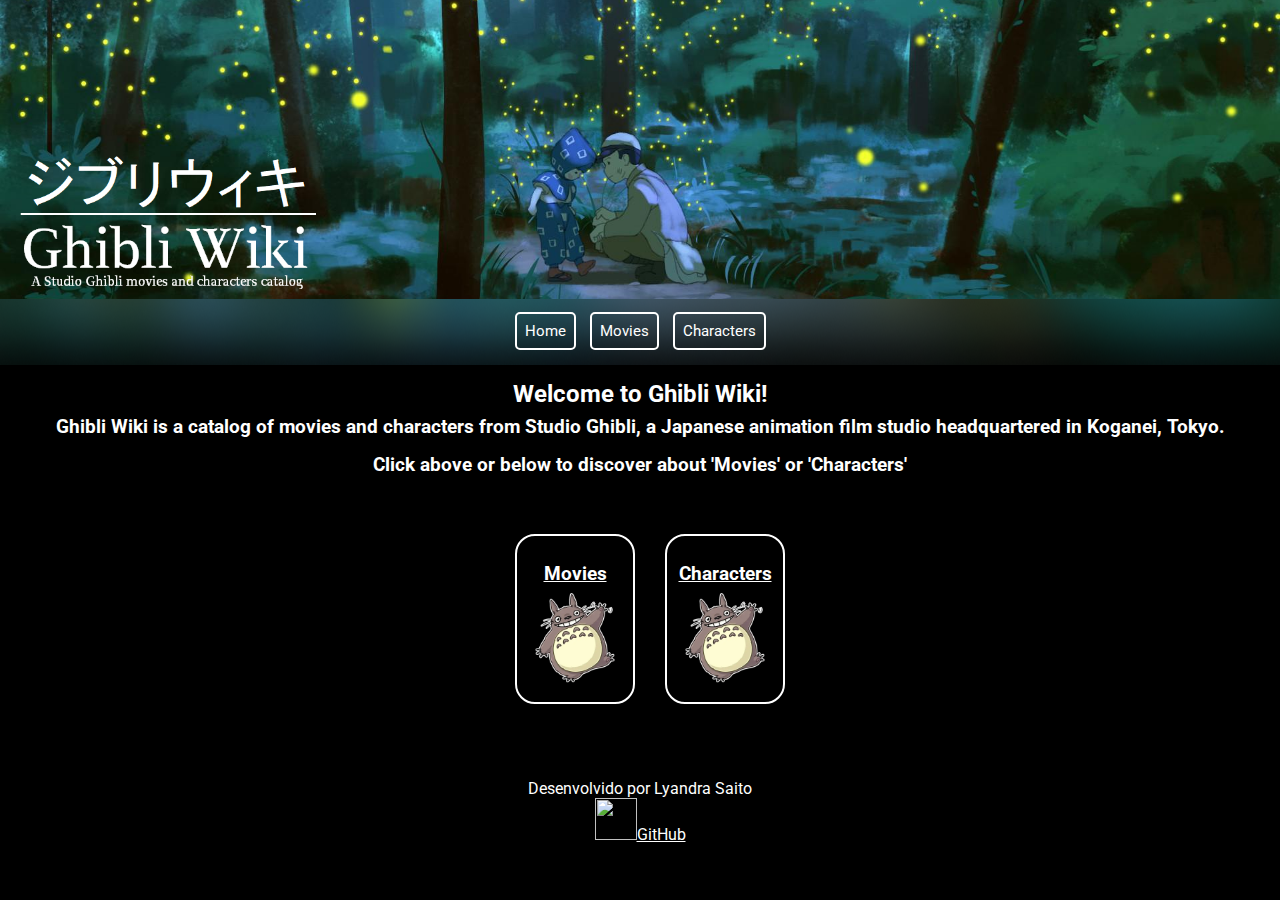
==== commit a38c3491: "Updates" ====
--- a/index.html
+++ b/index.html
@@ -37,22 +37,23 @@
         Click above or below to discover about 'Movies' or 'Characters'
       </h3>
 
+      <div class="indexOptions flexBox">
+        <a href="movies.html" class="">
+          <div class="indexCard flexBox">
+            <h3>Movies</h3>
+            <img class="" src="img/totoroHi.png" width="90%">
+          </div>
+        </a>
+        <a href="characters.html" class="">
+          <div class="indexCard flexBox">
+            <h3>Characters</h3>
+            <img class="" src="img/totoroHi.png" width="90%">
+          </div>
+        </a>
+      </div>
+
     </div>
 
-    <div class="indexOptions">
-      <a href="movies.html" class="">
-        <div class="indexCard flexBox">
-          <h3>Movies</h3>
-          <img class="" src="img/totoroHi.png" width="90%">
-        </div>
-      </a>
-      <a href="characters.html" class="">
-        <div class="indexCard flexBox">
-          <h3>Characters</h3>
-          <img class="" src="img/totoroHi.png" width="90%">
-        </div>
-      </a>
-    </div>
   </main>
 
   <footer class="flexBox">
--- a/style.css
+++ b/style.css
@@ -287,6 +287,7 @@
     justify-content: center;
     align-items: center;
     flex-direction: row;
+    padding-right: 10px;
 }
 
 .indexCard{
@@ -296,6 +297,6 @@
     height: 150px;
     border-radius: 20px;
     padding: 8px;
-    margin-right: 50px;
-}
-
+    margin-left: 30px;
+}
+
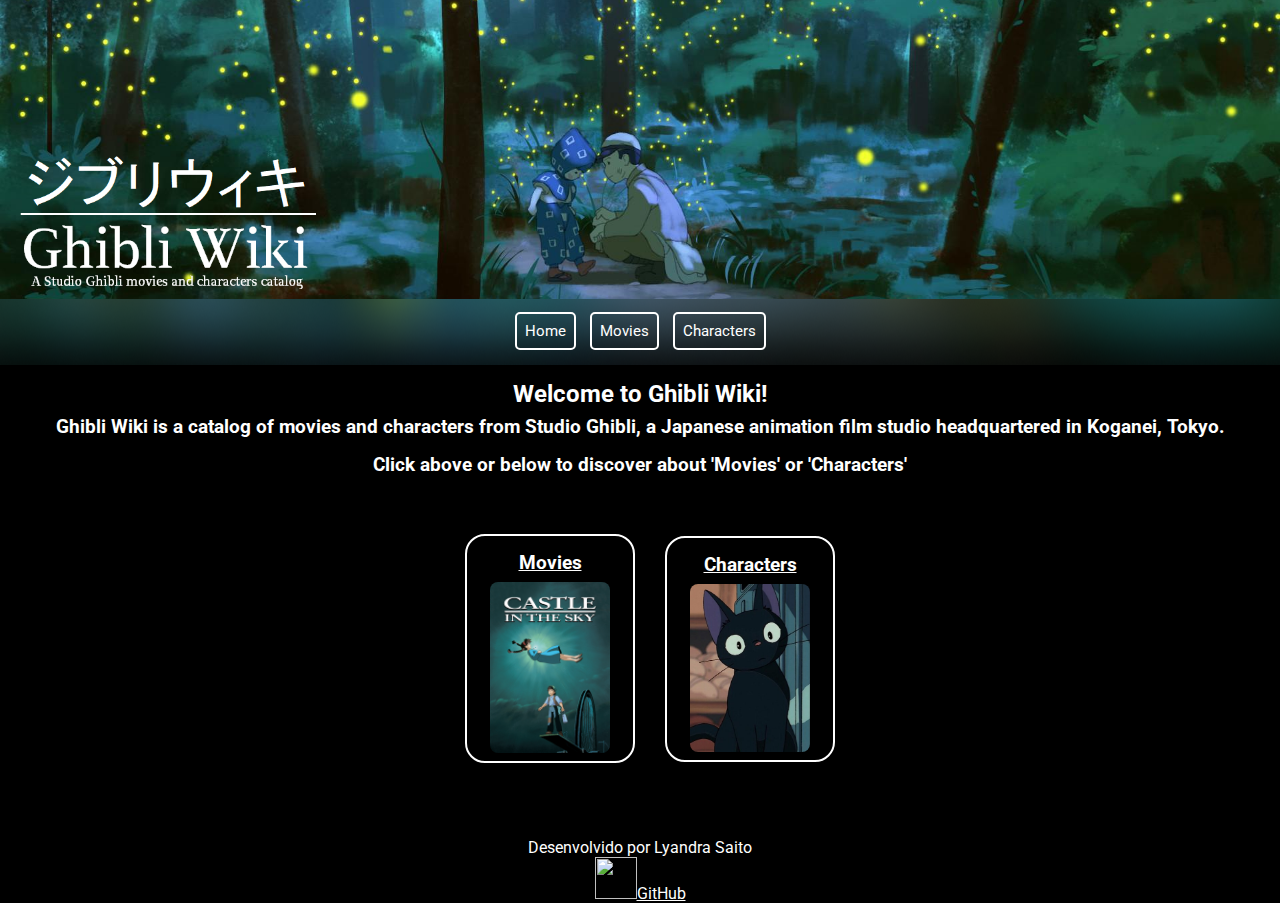
==== commit b9410496: "Updates" ====
--- a/index.html
+++ b/index.html
@@ -41,13 +41,13 @@
         <a href="movies.html" class="">
           <div class="indexCard flexBox">
             <h3>Movies</h3>
-            <img class="" src="img/totoroHi.png" width="90%">
+            <img class="imgIndexCard" src="img/Castle_in_the_Sky.jpg" width="90%">
           </div>
         </a>
         <a href="characters.html" class="">
           <div class="indexCard flexBox">
             <h3>Characters</h3>
-            <img class="" src="img/totoroHi.png" width="90%">
+            <img class="imgIndexCard" src="img/Jiji.jpg" width="90%">
           </div>
         </a>
       </div>
--- a/style.css
+++ b/style.css
@@ -30,7 +30,7 @@
     font-size: 20px;
 }
 
-.movies {
+.content {
     margin-top: 25px;
     padding-left: 5px;
     display: grid;
@@ -85,7 +85,7 @@
 }
 
 @media (min-width: 280px) {
-    .movies {
+    .content {
         margin-top: 25px;
         padding-left: 0px;
         display: grid;
@@ -109,7 +109,7 @@
 }
 
 @media (min-width:320px) {
-    .movies {
+    .content {
         margin-top: 25px;
         padding-left: 5px;
         display: grid;
@@ -134,7 +134,7 @@
 }
 
 @media (min-width:480px) {
-    .movies {
+    .content {
         margin-top: 25px;
         padding-left: 5px;
         display: grid;
@@ -158,7 +158,7 @@
 }
 
 @media (min-width:539px) {
-    .movies {
+    .content {
         margin-top: 25px;
         padding-left: 5px;
         display: grid;
@@ -182,7 +182,7 @@
 }
 
 @media (min-width:600px) {
-    .movies {
+    .content {
         margin-top: 25px;
         padding-left: 5px;
         display: grid;
@@ -206,7 +206,7 @@
 }
 
 @media (min-width:801px) {
-    .movies {
+    .content {
         margin-top: 25px;
         padding-left: 5px;
         display: grid;
@@ -230,7 +230,7 @@
 }
 
 @media (min-width:1025px) {
-    .movies {
+    .content {
         margin-top: 25px;
         padding-left: 5px;
         display: grid;
@@ -254,7 +254,7 @@
 }
 
 @media (min-width:1281px) {
-    .movies {
+    .content {
         margin-top: 25px;
         padding-left: 5px;
         display: grid;
@@ -293,10 +293,16 @@
 .indexCard{
     background: black;
     border: 2px solid white;
-    width: 100px;
-    height: 150px;
+    width: 150px;
+    height: auto;
     border-radius: 20px;
     padding: 8px;
     margin-left: 30px;
 }
 
+.imgIndexCard {
+    border-radius: 8px;
+    width: 120px;
+    height: auto;
+}
+
